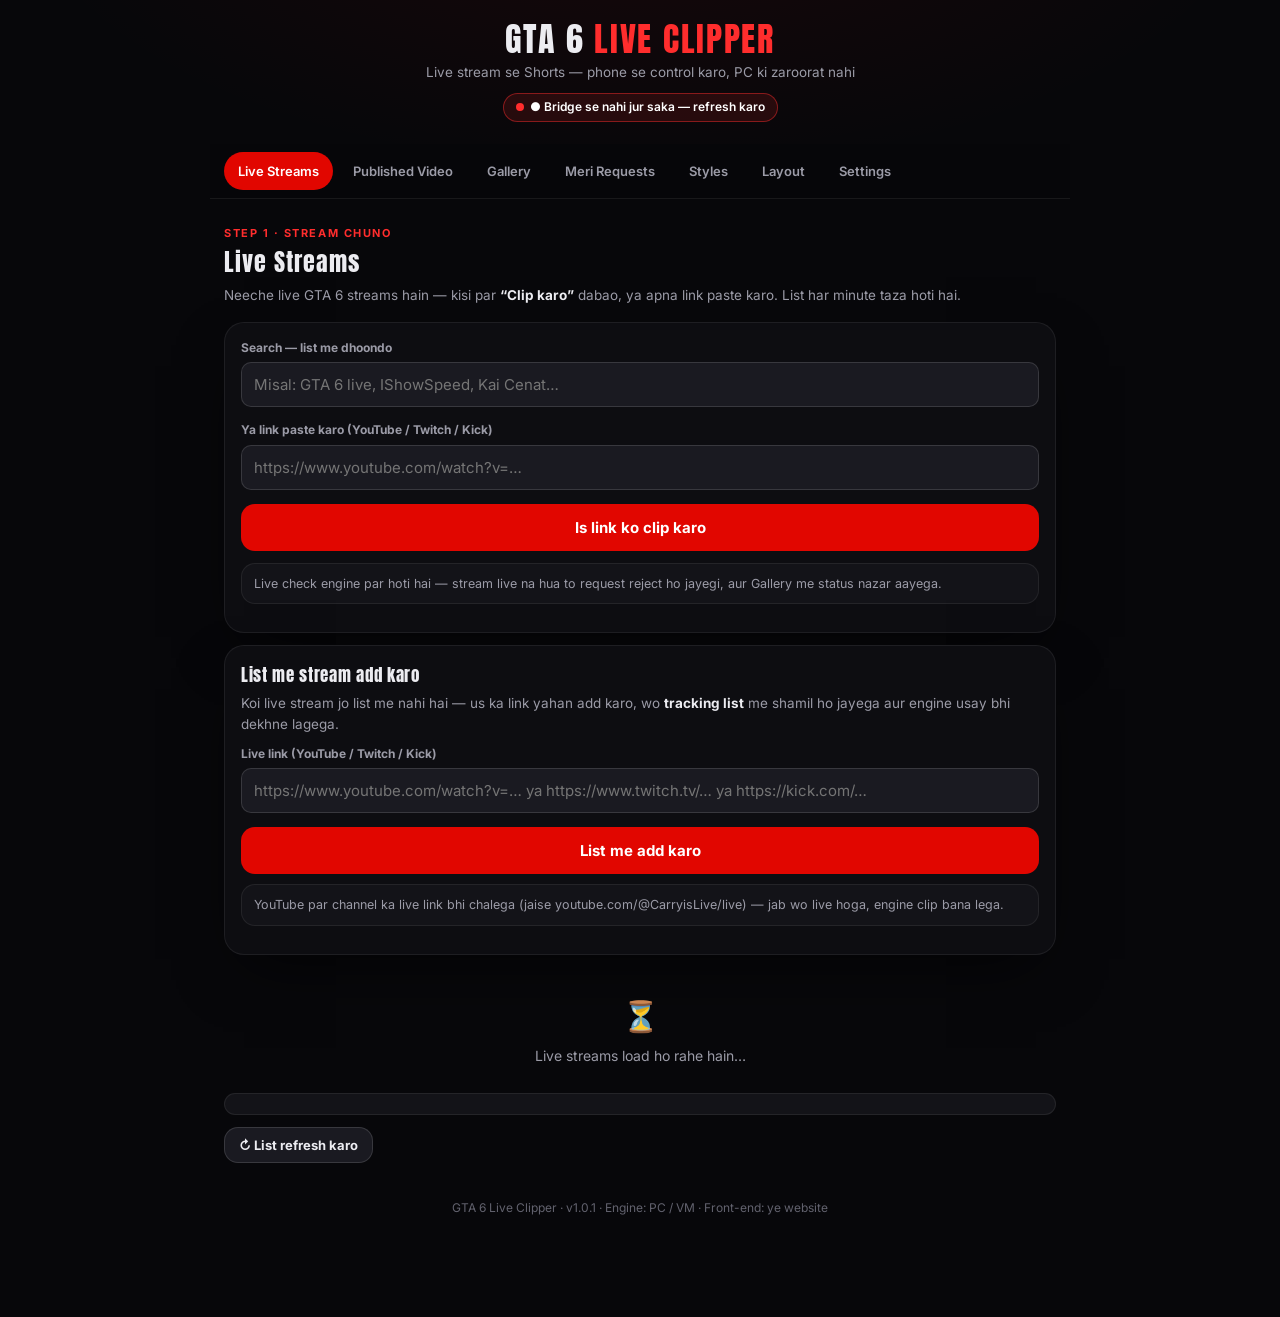
==== index.html @ 3e76de57 "website: remove centre/upper/lower stage captions (user verdict: not good), keep bottom+top" ====
<!DOCTYPE html>
<html lang="ur">
<head>
<meta charset="UTF-8">
<meta name="viewport" content="width=device-width, initial-scale=1, viewport-fit=cover">
<title>GTA 6 Live Clipper — Phone se Shorts banao</title>
<meta name="description" content="GTA 6 live streams se vertical Shorts — phone se stream choose karo, style chuno, clip Gallery me pao.">
<link rel="preconnect" href="https://fonts.googleapis.com">
<link rel="preconnect" href="https://fonts.gstatic.com" crossorigin>
<link href="https://fonts.googleapis.com/css2?family=Anton&family=Inter:wght@400;600;700&display=swap" rel="stylesheet">
<link rel="stylesheet" href="styles.css?v=20261119g">
</head>
<body>
<div class="wrap">
  <header>
    <div class="logo">GTA 6 <b>LIVE CLIPPER</b></div>
    <p class="tagline">Live stream se Shorts — phone se control karo, PC ki zaroorat nahi</p>
    <div><span class="live-pill"><span class="live-dot"></span><span id="bridge-status">Bridge se jor rahe hain…</span></span></div>
  </header>

  <nav id="topnav">
    <a href="#streams" class="on">Live Streams</a>
    <a href="#vod">Published Video</a>
    <a href="#gallery">Gallery</a>
    <a href="#history">Meri Requests</a>
    <a href="#styles">Styles</a>
    <a href="#layout">Layout</a>
    <a href="#settings">Settings</a>
  </nav>

  <!-- ============ 1. LIVE STREAMS ============ -->
  <!-- ============ 1. LIVE STREAMS ============ -->
<section id="streams">
    <div class="sec-kicker">Step 1 · Stream chuno</div>
    <h2 class="sec-title">Live Streams</h2>
    <p class="sec-sub">Neeche live GTA 6 streams hain — kisi par <b>“Clip karo”</b> dabao, ya apna link paste karo. List har minute taza hoti hai.</p>

    <div class="card">
      <label for="q">Search — list me dhoondo</label>
      <input id="q" type="search" placeholder="Misal: GTA 6 live, IShowSpeed, Kai Cenat…" autocomplete="off">
      <label for="paste-link" style="margin-top:14px">Ya link paste karo (YouTube / Twitch / Kick)</label>
      <input id="paste-link" type="url" placeholder="https://www.youtube.com/watch?v=…" inputmode="url" autocomplete="off">
      <button class="btn" id="paste-go">Is link ko clip karo</button>
      <p class="note" style="margin-top:12px">Live check engine par hoti hai — stream live na hua to request reject ho jayegi, aur Gallery me status nazar aayega.</p>
    </div>

    <div class="card">
      <h3 style="font-size:17px">List me stream add karo</h3>
      <p class="sec-sub" style="margin:4px 0 0">Koi live stream jo list me nahi hai — us ka link yahan add karo, wo <b>tracking list</b> me shamil ho jayega aur engine usay bhi dekhne lagega.</p>
      <label for="add-link" style="margin-top:10px">Live link (YouTube / Twitch / Kick)</label>
      <input id="add-link" type="url" placeholder="https://www.youtube.com/watch?v=… ya https://www.twitch.tv/… ya https://kick.com/…" inputmode="url" autocomplete="off">
      <button class="btn" id="add-go">List me add karo</button>
      <p class="note" id="add-result" hidden></p>
      <p class="note" style="margin-top:10px">YouTube par channel ka live link bhi chalega (jaise youtube.com/@CarryisLive/live) — jab wo live hoga, engine clip bana lega.</p>
    </div>

    <div id="stream-list"><div class="empty"><div class="big">⏳</div>Live streams load ho rahe hain…</div></div>
    <p class="note" id="streams-updated"></p>
    <div><button class="btn small ghost" id="refresh-streams">↻ List refresh karo</button></div>

    <!-- submit form (stream pick karne par khulta hai) -->
    <div class="card" id="submit-card" hidden>
      <h3 id="submit-title" style="font-size:19px">Clip request</h3>
      <p class="sec-sub" id="submit-stream" style="margin:6px 0 0"></p>
      <div class="row">
        <div>
          <label for="f-style">Style</label>
          <select id="f-style"></select>
        </div>
        <div>
          <label for="f-mode">Mode</label>
          <select id="f-mode">
            <option value="gameplay">Gameplay (game + facecam corner)</option>
            <option value="game">Game (centre crop)</option>
            <option value="facecam">Facecam (follow speaker)</option>
            <option value="doc">Documentary (static per shot)</option>
          </select>
        </div>
      </div>
      <div class="row">
        <div>
          <label for="f-language">Language</label>
          <select id="f-language">
            <option value="auto">Auto-detect</option>
            <option value="en">English</option>
            <option value="hi">Hindi</option>
            <option value="ur">Urdu</option>
          </select>
        </div>
        <div>
          <label for="f-caption">Captions</label>
          <select id="f-caption">
            <option value="auto">Auto (Roman for Urdu/Hindi)</option>
            <option value="hi">Hindi (Devanagari)</option>
            <option value="hi-roman">Hindi (Roman)</option>
            <option value="ur">Urdu (Nastaliq)</option>
            <option value="ur-roman">Urdu (Roman)</option>
            <option value="en">English</option>
          </select>
        </div>
      </div>
      <div class="row">
        <div>
          <label for="f-ratio">Ratio</label>
          <select id="f-ratio">
            <option value="9:16">9:16 vertical (Shorts)</option>
            <option value="1:1">1:1 square</option>
            <option value="4:5">4:5 portrait</option>
            <option value="16:9">16:9 landscape</option>
          </select>
        </div>
        <div>
          <label for="f-res">Quality</label>
          <select id="f-res">
            <option value="720">720×1280 (fast)</option>
            <option value="1080">1080×1920 (quality)</option>
          </select>
        </div>
      </div>
      <div class="row">
        <div>
          <label for="f-facesize">Facecam size</label>
          <select id="f-facesize">
            <option value="small">Chhota</option>
            <option value="medium" selected>Darmiyana</option>
            <option value="large">Bara</option>
          </select>
        </div>
        <div>
          <label for="f-faceband">Band size</label>
          <select id="f-faceband">
            <option value="50" selected>50% (default)</option>
            <option value="30">30%</option>
          </select>
        </div>
      </div>
      <div class="row" id="f-bandwidth-row" hidden>
        <div>
          <label for="f-bandwidth">Band width</label>
          <select id="f-bandwidth">
            <option value="100" selected>Full width (default)</option>
            <option value="75">75%</option>
            <option value="50">50%</option>
          </select>
        </div>
        <div>
          <p class="note" style="margin:0">Band width sirf top-band / bottom-band par lagti hai — corner facecam par nahi.</p>
        </div>
      </div>
      <p class="note" style="margin-top:12px">★ <b>Roman captions ON hain by default</b> Hindi/Urdu bolne par — captions Latin letters me aayenge, kabhi Devanagari ya Nastaliq me nahi.</p>
      <button class="btn" id="submit-btn">Request bhejo — clip banao</button>
      <button class="btn ghost" id="submit-cancel" style="margin-top:8px">Cancel</button>
      <p class="note" id="submit-result" hidden></p>
    </div>
  </section>
<!-- ============ 1b. PUBLISHED VIDEO (VOD) ============ -->
<section id="vod">
    <div class="sec-kicker">Published video se Shorts</div>
    <h2 class="sec-title">Published Video</h2>
    <p class="sec-sub">Koi <b>published (pehle se upload hui) video</b> ka link do — engine us ka transcript parh kar <b>best moments</b> dhoondhega aur un ke vertical Shorts bana kar Gallery me daal dega. Live stream ki zaroorat nahi.</p>

    <div class="card">
      <label for="vod-link">Published video ka link (YouTube)</label>
      <input id="vod-link" type="url" placeholder="https://www.youtube.com/watch?v=…" inputmode="url" autocomplete="off">
      <div class="row">
        <div>
          <label for="vod-count">Kitne Shorts banane hain</label>
          <select id="vod-count">
            <option value="1">1 Short</option>
            <option value="2">2 Shorts</option>
            <option value="3" selected>3 Shorts</option>
            <option value="4">4 Shorts</option>
            <option value="5">5 Shorts</option>
          </select>
        </div>
        <div>
          <label for="vod-mode">Mode</label>
          <select id="vod-mode">
            <option value="gameplay" selected>Gameplay (game + facecam corner)</option>
            <option value="game">Game (centre crop)</option>
            <option value="facecam">Facecam (follow speaker)</option>
            <option value="doc">Documentary (static per shot)</option>
          </select>
        </div>
      </div>
      <p class="note" style="margin-top:12px">Style, facecam position, captions aur quality wahi honge jo tum ne <b>Styles / Layout / Settings</b> me chune hain. Video sirf Shorts banane ke liye download hoti hai — banne ke baad <b>delete</b> ho jati hai, ye download tool nahi hai.</p>
      <button class="btn" id="vod-go">Shorts banao</button>
      <p class="note" id="vod-result" hidden></p>
    </div>

    <div class="card" id="vod-status-card" hidden>
      <h3 style="font-size:17px">VOD job ki halat</h3>
      <p class="sec-sub" id="vod-status-text" style="margin:6px 0 0"></p>
      <div class="progress"><div class="bar" id="vod-bar" style="width:0%"></div></div>
      <p class="note" id="vod-status-note" style="margin-top:8px"></p>
      <div id="vod-status-link" style="margin-top:9px"></div>
    </div>
  </section>
<!-- ============ 2. GALLERY ============ -->
<section id="gallery">
    <div class="sec-kicker">Tayyar clips</div>
    <h2 class="sec-title">Gallery</h2>
    <p class="sec-sub">Bane hue clips yahan aate hain — <b>video yahin chalegi</b> (tap karo, autoplay nahi), aur <b>Download</b> button se phone me save kar lo. Gallery har minute taza hoti hai.</p>
    <div style="margin:0 0 10px"><button class="btn small ghost" id="refresh-gallery">↻ Gallery refresh karo</button></div>
    <div id="clip-list"><div class="empty"><div class="big">⏳</div>Gallery load ho rahi hai…</div></div>
  </section>
<!-- ============ 3. MERI REQUESTS ============ -->
<section id="history">
    <div class="sec-kicker">Meri requests · History</div>
    <h2 class="sec-title">Meri Requests</h2>
    <p class="sec-sub">Tum ne konsi clip kab bheji — har request ka <b>progress aur queue number</b> yahan dikhta hai. Requests <b>ek ek kar ke</b> banti hain (ek waqt me ek render, ~4 min per clip). History har minute taza hoti hai.</p>
    <div style="margin:0 0 10px"><button class="btn small ghost" id="refresh-history">↻ History refresh karo</button></div>
    <div id="history-list"><div class="empty"><div class="big">⏳</div>History load ho rahi hai…</div></div>
  </section>
<!-- ============ 4. CAPTION STYLES ============ -->
<section id="styles">
    <div class="sec-kicker">Step 2 · Style chuno</div>
    <h2 class="sec-title">Caption Styles — 25</h2>
    <p class="sec-sub">Har style ki <b>asli animated preview</b> hai — video par tap karo to chalegi. <b>★ dabao</b> to favorite banao; favorites ki tartib se har clip agle style me banta hai (rotation).</p>
    <div class="favbar" id="favbar"></div>
    <div class="styles-grid" id="styles-grid"><div class="empty"><div class="big">⏳</div>Styles load ho rahe hain…</div></div>
  </section>
<!-- ============ 5. LAYOUT ============ -->
<section id="layout">
    <div class="sec-kicker">Step 3 · Layout chuno</div>
    <h2 class="sec-title">Facecam &amp; Captions — kahan hon</h2>
    <p class="sec-sub">Sab previews <b>asli GTA frame</b> par bane hain — koi mockup nahi. Kisi card par tap karo to select ho jayega.</p>
    <h3 style="font-size:16px;margin:14px 0 8px">Facecam position</h3>
    <div class="pos-grid" id="facecam-grid"></div>
    <h3 style="font-size:16px;margin:18px 0 8px">Facecam frame</h3>
    <p class="sec-sub" style="margin:4px 0 8px">Stage layout ka frame — ye design sirf stage facecam par lagta hai (top-centre chhota facecam).</p>
    <div class="pos-grid" id="frame-grid"></div>
    <h3 style="font-size:16px;margin:18px 0 8px">Caption position</h3>
    <div class="pos-grid" id="caption-grid"></div>
    <h3 style="font-size:16px;margin:18px 0 8px">Ratio</h3>
    <div class="ratio-grid" id="ratio-grid"></div>
    <p class="note warn" style="margin-top:14px">⚠️ <b>Caption safe zone:</b> captions y~950–1000 par hote hain — neeche ~300px social apps ki apni UI cover karti hai, is liye captions kabhi bilkul neeche nahi hote.</p>
  </section>
<!-- ============ 6. SETTINGS ============ -->
<section id="settings">
    <div class="sec-kicker">Settings</div>
    <h2 class="sec-title">Settings</h2>
    <p class="sec-sub">Ye settings <b>is phone par save</b> hoti hain — har request ke sath jati hain.</p>
    <div class="card">
      <div class="toggle-row">
        <div><div class="lbl">YouTube auto-post</div><div class="sub">Clip tayyar hote hi YouTube par post karo</div></div>
        <label class="switch"><input type="checkbox" id="set-yt"><span class="slider"></span></label>
      </div>
      <div class="toggle-row">
        <div><div class="lbl">Instagram auto-post</div><div class="sub">Reels par post karo (jald aayega)</div></div>
        <label class="switch"><input type="checkbox" id="set-ig"><span class="slider"></span></label>
      </div>
      <div class="toggle-row">
        <div><div class="lbl">TikTok auto-post</div><div class="sub">TikTok par post karo (jald aayega)</div></div>
        <label class="switch"><input type="checkbox" id="set-tt"><span class="slider"></span></label>
      </div>
      <div class="toggle-row">
        <div><div class="lbl">Roman captions</div><div class="sub">Hindi/Urdu captions hamesha Latin letters me</div></div>
        <label class="switch"><input type="checkbox" id="set-roman" checked><span class="slider"></span></label>
      </div>
    </div>
    <div class="card">
      <label for="set-language">Default language</label>
      <select id="set-language">
        <option value="auto">Auto-detect</option>
        <option value="en">English</option>
        <option value="hi">Hindi</option>
        <option value="ur">Urdu</option>
      </select>
      <label for="set-ratio">Default ratio</label>
      <select id="set-ratio">
        <option value="9:16">9:16 vertical (Shorts)</option>
        <option value="1:1">1:1 square</option>
        <option value="4:5">4:5 portrait</option>
        <option value="16:9">16:9 landscape</option>
      </select>
      <label for="set-facesize">Default facecam size</label>
      <select id="set-facesize">
        <option value="small">Chhota</option>
        <option value="medium">Darmiyana</option>
        <option value="large">Bara</option>
      </select>
      <label for="set-faceband">Default band size</label>
      <select id="set-faceband">
        <option value="50">50% (default)</option>
        <option value="30">30%</option>
      </select>
      <label for="set-bandwidth">Default band width</label>
      <select id="set-bandwidth">
        <option value="100">Full width (default)</option>
        <option value="75">75%</option>
        <option value="50">50%</option>
      </select>
      <p class="note" style="margin-top:12px">Engine PC/VM par chalta hai — ye site sirf front-end hai. Request Worker + KV bridge se engine tak jati hai.</p>
    </div>
  </section>


  <footer>GTA 6 Live Clipper · v1.0.1 · Engine: PC / VM · Front-end: ye website</footer>
</div>

<div id="toast"></div>
<script src="config.js"></script>
<script src="app.js?v=20261119g"></script>
<script>if ("serviceWorker" in navigator) { window.addEventListener("load", function () { navigator.serviceWorker.register("sw.js").catch(function () {}); }); }</script>
</body>
</html>
---- styles.css ----
/* GTA 6 Live Clipper — phone front-end. Design tokens from the clipper
   dashboard (YT Clip Tool v1.2.0 premium dark system). Mobile-first. */
:root {
  --bg: #07070a;
  --bg-glow: rgba(225, 6, 0, .08);
  --panel: #0d0d11;
  --panel-2: #131318;
  --panel-3: #1a1a21;
  --line: rgba(255, 255, 255, .07);
  --line-2: rgba(255, 255, 255, .13);
  --text: #ececf1;
  --muted: #9b9ba7;
  --faint: #62626e;
  --accent: #ff2d2d;
  --accent-strong: #e10600;
  --accent-ink: #ffffff;
  --accent-soft: rgba(255, 45, 45, .12);
  --accent-line: rgba(255, 45, 45, .45);
  --gold: #f59e0b;
  --ok: #5ee0a0;
  --danger: #ff7a88;
  --warn: #ffc56b;
  --shadow: 0 24px 60px -20px rgba(0, 0, 0, .7);
  --r-lg: 20px; --r-md: 14px; --r-sm: 10px;
  --ease: cubic-bezier(.22, 1, .36, 1);
  --font: "Inter", system-ui, -apple-system, "Segoe UI", Roboto, sans-serif;
  --display: "Anton", "Arial Narrow", "Inter", system-ui, sans-serif;
}
* { box-sizing: border-box; }
html { color-scheme: dark; scroll-behavior: smooth; }
body {
  margin: 0; font-family: var(--font); font-size: 14px; line-height: 1.55;
  background: radial-gradient(900px 420px at 50% -120px, var(--bg-glow), transparent 70%), var(--bg);
  color: var(--text); -webkit-font-smoothing: antialiased;
}
a { color: var(--accent); text-decoration: none; }
img, video { max-width: 100%; display: block; }
h1, h2, h3 { font-family: var(--display); letter-spacing: .04em; margin: 0; font-weight: 400; }
.wrap { max-width: 860px; margin: 0 auto; padding: 0 14px 90px; }

/* ---------- header ---------- */
header { padding: 22px 0 8px; text-align: center; }
.logo { font-family: var(--display); font-size: 34px; line-height: 1; letter-spacing: .05em; }
.logo b { color: var(--accent); font-weight: 400; }
.tagline { color: var(--muted); margin: 6px 0 0; font-size: 13.5px; }
.live-pill {
  display: inline-flex; align-items: center; gap: 6px; margin-top: 10px;
  background: var(--accent-soft); border: 1px solid var(--accent-line);
  color: var(--accent-ink); border-radius: 999px; padding: 4px 12px; font-size: 12px; font-weight: 600;
}
.live-dot { width: 8px; height: 8px; border-radius: 50%; background: var(--accent); animation: pulse 1.4s infinite; }
@keyframes pulse { 0%,100% { opacity: 1; } 50% { opacity: .35; } }

/* ---------- sticky nav ---------- */
nav {
  position: sticky; top: 0; z-index: 50; margin: 14px -14px 0; padding: 8px 14px;
  background: rgba(7, 7, 10, .92); backdrop-filter: blur(10px);
  border-bottom: 1px solid var(--line);
  display: flex; gap: 6px; overflow-x: auto; scrollbar-width: none;
}
nav::-webkit-scrollbar { display: none; }
nav a {
  flex: 0 0 auto; color: var(--muted); font-weight: 600; font-size: 13px;
  padding: 8px 13px; border-radius: 999px; border: 1px solid transparent; white-space: nowrap;
}
nav a:hover { color: var(--text); text-decoration: none; }
nav a.on { color: var(--accent-ink); background: var(--accent-strong); }

/* ---------- sections ---------- */
section { padding: 26px 0 6px; }
.sec-kicker { color: var(--accent); font-size: 11px; font-weight: 700; letter-spacing: .14em; text-transform: uppercase; }
.sec-title { font-size: 24px; margin: 2px 0 4px; }
.sec-sub { color: var(--muted); margin: 0 0 16px; font-size: 13.5px; }
.sec-sub b { color: var(--text); }
.card {
  background: var(--panel); border: 1px solid var(--line); border-radius: var(--r-lg);
  padding: 16px; margin-bottom: 12px; box-shadow: var(--shadow);
}
.note {
  background: var(--panel-2); border: 1px solid var(--line); border-radius: var(--r-md);
  padding: 10px 12px; color: var(--muted); font-size: 12.5px; margin: 0 0 12px;
}
.note b { color: var(--text); }
.note.warn { border-color: rgba(255, 197, 107, .4); }
.note.warn b { color: var(--warn); }

/* ---------- forms ---------- */
label { display: block; font-size: 12px; font-weight: 700; color: var(--muted); margin: 12px 0 5px; }
label:first-child { margin-top: 0; }
input, select, textarea {
  width: 100%; background: var(--panel-3); border: 1px solid var(--line-2); color: var(--text);
  border-radius: var(--r-sm); padding: 12px; font-size: 15px; font-family: var(--font);
}
input:focus, select:focus { outline: none; border-color: var(--accent-line); box-shadow: 0 0 0 3px var(--accent-soft); }
.row { display: grid; grid-template-columns: 1fr 1fr; gap: 10px; }
.btn {
  display: inline-block; width: 100%; border: none; cursor: pointer; text-align: center;
  background: var(--accent-strong); color: var(--accent-ink); font-weight: 700; font-size: 15px;
  padding: 14px 18px; border-radius: var(--r-md); margin-top: 14px; font-family: var(--font);
}
.btn:active { transform: scale(.98); }
.btn:disabled { opacity: .55; cursor: wait; }
.btn.ghost { background: var(--panel-3); color: var(--text); border: 1px solid var(--line-2); }
.btn.small { width: auto; padding: 9px 14px; font-size: 13px; margin-top: 0; }
.btn.ok { background: #0d7a4a; }

/* ---------- stream cards ---------- */
.stream { display: flex; gap: 12px; align-items: flex-start; }
.stream img.thumb { width: 112px; height: 63px; object-fit: cover; border-radius: 8px; background: var(--panel-3); flex: 0 0 auto; }
.stream .meta { min-width: 0; flex: 1; }
.stream .t { font-weight: 700; font-size: 14px; line-height: 1.35; }
.stream .c { color: var(--muted); font-size: 12.5px; margin-top: 2px; }
.chip {
  display: inline-block; font-size: 11px; font-weight: 700; padding: 2px 8px; border-radius: 999px;
  background: var(--panel-3); border: 1px solid var(--line-2); color: var(--muted); margin-right: 5px;
}
.chip.live { background: var(--accent-strong); border-color: var(--accent-strong); color: #fff; }
.chip.gold { color: var(--gold); border-color: rgba(245, 158, 11, .5); }
.stream .actions { margin-top: 8px; display: flex; gap: 8px; }
.empty { text-align: center; color: var(--muted); padding: 26px 10px; }
.empty .big { font-size: 30px; margin-bottom: 6px; }

/* ---------- styles grid ---------- */
.favbar { display: flex; flex-wrap: wrap; gap: 8px; margin-bottom: 14px; }
.fav-chip {
  display: inline-flex; align-items: center; gap: 6px; background: var(--panel-3);
  border: 1px solid var(--gold); color: var(--gold); border-radius: 999px;
  padding: 6px 10px; font-size: 12.5px; font-weight: 700;
}
.fav-chip button { background: none; border: none; color: var(--gold); cursor: pointer; font-size: 14px; padding: 0 2px; }
.styles-grid { display: grid; grid-template-columns: 1fr 1fr; gap: 10px; }
@media (min-width: 640px) { .styles-grid { grid-template-columns: 1fr 1fr 1fr; } }
.style-card { background: var(--panel); border: 1px solid var(--line); border-radius: var(--r-md); overflow: hidden; }
.style-card.fav { border-color: var(--gold); }
.style-card video { width: 100%; aspect-ratio: 9/16; object-fit: cover; background: #000; cursor: pointer; }
.style-card .body { padding: 10px; }
.style-card .name { font-weight: 700; font-size: 13.5px; display: flex; justify-content: space-between; align-items: center; gap: 6px; }
.style-card .desc { color: var(--muted); font-size: 12px; margin-top: 3px; line-height: 1.45; }
.star { background: none; border: none; cursor: pointer; font-size: 19px; color: var(--faint); padding: 0; line-height: 1; }
.star.on { color: var(--gold); }
.tap-hint { text-align: center; color: var(--faint); font-size: 11.5px; padding: 5px 0 9px; }

/* ---------- layout ---------- */
.pos-grid { display: grid; grid-template-columns: 1fr 1fr; gap: 10px; }
@media (min-width: 640px) { .pos-grid { grid-template-columns: 1fr 1fr 1fr; } }
.pos-card { background: var(--panel); border: 1px solid var(--line); border-radius: var(--r-md); overflow: hidden; cursor: pointer; }
.pos-card.sel { border-color: var(--accent); box-shadow: 0 0 0 2px var(--accent-soft); }
.pos-card img { width: 100%; aspect-ratio: 9/16; object-fit: cover; background: #000; }
.pos-card .body { padding: 9px 10px; }
.pos-card .name { font-weight: 700; font-size: 13px; }
.pos-card .desc { color: var(--muted); font-size: 11.5px; line-height: 1.45; margin-top: 2px; }
.ratio-grid { display: grid; grid-template-columns: repeat(4, 1fr); gap: 10px; }
.ratio-card { background: var(--panel); border: 1px solid var(--line); border-radius: var(--r-md); padding: 12px 8px; text-align: center; cursor: pointer; }
.ratio-card.sel { border-color: var(--accent); box-shadow: 0 0 0 2px var(--accent-soft); }
.ratio-frame { margin: 0 auto 8px; background: linear-gradient(135deg, #1c1c24, #2a0a0e); border: 1px solid var(--line-2); border-radius: 4px; position: relative; overflow: hidden; }
.ratio-frame::after { content: ""; position: absolute; left: 12%; right: 12%; bottom: 12%; height: 10px; background: var(--accent); border-radius: 2px; opacity: .85; }
.ratio-card .name { font-weight: 700; font-size: 13px; }
.ratio-card .desc { color: var(--muted); font-size: 11px; margin-top: 2px; }

/* ---------- gallery ---------- */
.clip { display: flex; gap: 12px; align-items: flex-start; }
.clip .ic {
  width: 52px; height: 52px; flex: 0 0 auto; border-radius: 12px; background: var(--panel-3);
  display: flex; align-items: center; justify-content: center; font-size: 24px;
}
.clip .meta { min-width: 0; flex: 1; }
.clip .t { font-weight: 700; font-size: 14px; }
.clip .c { color: var(--muted); font-size: 12.5px; margin-top: 2px; }
.status { font-size: 11px; font-weight: 700; padding: 2px 8px; border-radius: 999px; }
.status.ready { background: rgba(94, 224, 160, .15); color: var(--ok); }
.status.rendering { background: rgba(255, 197, 107, .15); color: var(--warn); }
.status.watching { background: var(--accent-soft); color: var(--accent); }

/* ---------- settings ---------- */
.toggle-row { display: flex; justify-content: space-between; align-items: center; padding: 12px 0; border-bottom: 1px solid var(--line); }
.toggle-row:last-child { border-bottom: none; }
.toggle-row .lbl { font-weight: 600; }
.toggle-row .sub { color: var(--muted); font-size: 12px; }
.switch { position: relative; width: 46px; height: 26px; flex: 0 0 auto; }
.switch input { opacity: 0; width: 0; height: 0; }
.slider { position: absolute; inset: 0; background: var(--panel-3); border: 1px solid var(--line-2); border-radius: 999px; cursor: pointer; transition: var(--ease); }
.slider::before { content: ""; position: absolute; width: 18px; height: 18px; left: 3px; top: 3px; background: var(--muted); border-radius: 50%; transition: var(--ease); }
.switch input:checked + .slider { background: var(--accent-strong); border-color: var(--accent-strong); }
.switch input:checked + .slider::before { transform: translateX(20px); background: #fff; }

footer { text-align: center; color: var(--faint); font-size: 12px; padding: 30px 0 10px; }
#toast {
  position: fixed; left: 50%; bottom: 22px; transform: translateX(-50%) translateY(80px);
  background: var(--panel-3); border: 1px solid var(--line-2); color: var(--text);
  padding: 12px 18px; border-radius: 999px; font-weight: 600; font-size: 13.5px;
  opacity: 0; transition: var(--ease); z-index: 99; max-width: 92vw; text-align: center;
  box-shadow: var(--shadow); pointer-events: none;
}
#toast.show { opacity: 1; transform: translateX(-50%) translateY(0); }

/* ---------- gallery direct video + history progress ---------- */
.gal-video { width: 100%; aspect-ratio: 9/16; object-fit: cover; background: #000; border: 0; border-radius: var(--r-md); }

/* ---------- gallery — compact 2-col grid, tap to play ---------- */
#clip-list { display: grid; grid-template-columns: 1fr 1fr; gap: 10px; }
#clip-list .empty { grid-column: 1 / -1; }
#clip-list .clip { display: block; }
#clip-list .clip .t { font-size: 13px; line-height: 1.35; }
.gal-thumb { position: relative; aspect-ratio: 9/16; background: #000; border-radius: var(--r-md); overflow: hidden; cursor: pointer; }
.gal-thumb img { width: 100%; height: 100%; object-fit: cover; display: block; }
.gal-play { position: absolute; left: 50%; top: 50%; transform: translate(-50%, -50%); width: 44px; height: 44px; border-radius: 50%; background: rgba(0,0,0,.55); color: #fff; display: flex; align-items: center; justify-content: center; font-size: 17px; }
.gal-dur { position: absolute; right: 6px; bottom: 6px; background: rgba(0,0,0,.7); color: #fff; font-size: 11px; padding: 2px 6px; border-radius: 99px; }
.progress { height: 8px; border-radius: 99px; background: var(--panel-3); margin-top: 10px; overflow: hidden; }
.progress .bar { height: 100%; background: var(--accent); border-radius: 99px; transition: width .5s var(--ease); }

/* ---------- page tabs: ek waqt me ek section ---------- */
#streams, #vod, #gallery, #history, #styles, #layout, #settings { display: none; }
#streams.show, #vod.show, #gallery.show, #history.show, #styles.show, #layout.show, #settings.show { display: block; }

/* ---------- gallery quality toggle ---------- */
.qrow { display: flex; gap: 6px; align-items: center; margin-top: 8px; flex-wrap: wrap; }
.q-label { font-size: 12px; color: var(--muted); }
.qbtn { padding: 5px 12px; border-radius: 999px; border: 1px solid var(--line-2); background: var(--panel-2); color: var(--text); font-size: 12px; cursor: pointer; }
.qbtn.on { background: var(--accent); border-color: var(--accent); color: #fff; }
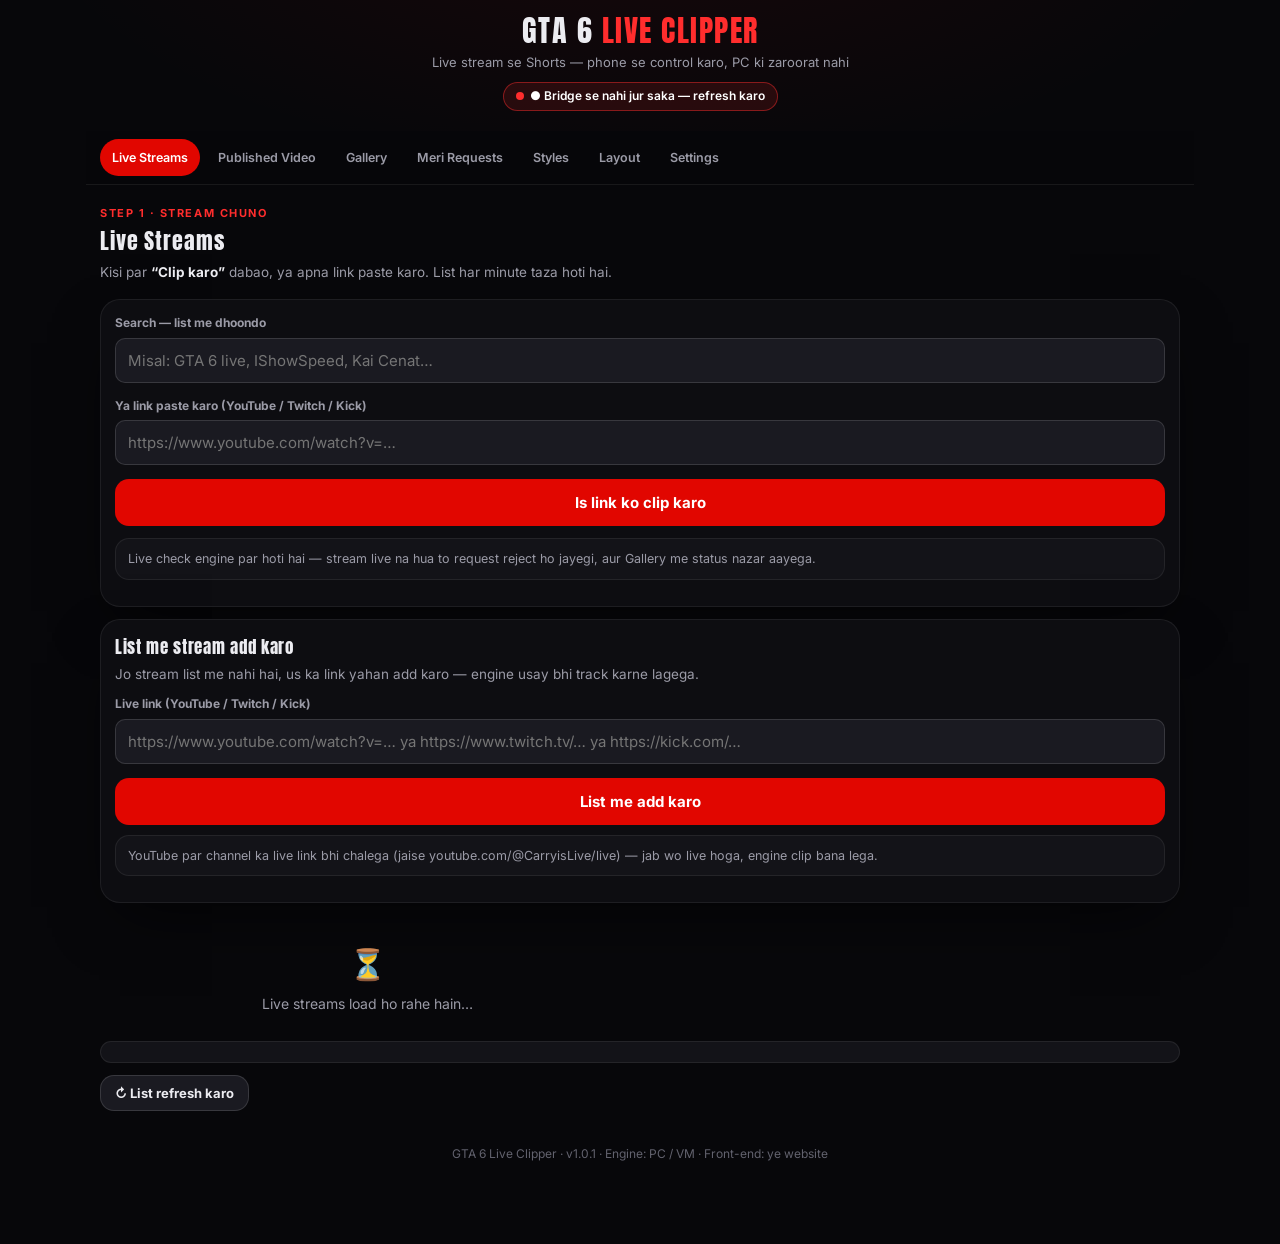
==== commit 64b7c161: "clipper website optimize (2026-11-20): PC wide layout + 4-col grids, tighter mobile spacing, minimal" ====
--- a/index.html
+++ b/index.html
@@ -8,7 +8,7 @@
 <link rel="preconnect" href="https://fonts.googleapis.com">
 <link rel="preconnect" href="https://fonts.gstatic.com" crossorigin>
 <link href="https://fonts.googleapis.com/css2?family=Anton&family=Inter:wght@400;600;700&display=swap" rel="stylesheet">
-<link rel="stylesheet" href="styles.css?v=20261119g">
+<link rel="stylesheet" href="styles.css?v=20261120a">
 </head>
 <body>
 <div class="wrap">
@@ -33,7 +33,7 @@
 <section id="streams">
     <div class="sec-kicker">Step 1 · Stream chuno</div>
     <h2 class="sec-title">Live Streams</h2>
-    <p class="sec-sub">Neeche live GTA 6 streams hain — kisi par <b>“Clip karo”</b> dabao, ya apna link paste karo. List har minute taza hoti hai.</p>
+    <p class="sec-sub">Kisi par <b>“Clip karo”</b> dabao, ya apna link paste karo. List har minute taza hoti hai.</p>
 
     <div class="card">
       <label for="q">Search — list me dhoondo</label>
@@ -46,7 +46,7 @@
 
     <div class="card">
       <h3 style="font-size:17px">List me stream add karo</h3>
-      <p class="sec-sub" style="margin:4px 0 0">Koi live stream jo list me nahi hai — us ka link yahan add karo, wo <b>tracking list</b> me shamil ho jayega aur engine usay bhi dekhne lagega.</p>
+      <p class="sec-sub" style="margin:4px 0 0">Jo stream list me nahi hai, us ka link yahan add karo — engine usay bhi track karne lagega.</p>
       <label for="add-link" style="margin-top:10px">Live link (YouTube / Twitch / Kick)</label>
       <input id="add-link" type="url" placeholder="https://www.youtube.com/watch?v=… ya https://www.twitch.tv/… ya https://kick.com/…" inputmode="url" autocomplete="off">
       <button class="btn" id="add-go">List me add karo</button>
@@ -157,7 +157,7 @@
 <section id="vod">
     <div class="sec-kicker">Published video se Shorts</div>
     <h2 class="sec-title">Published Video</h2>
-    <p class="sec-sub">Koi <b>published (pehle se upload hui) video</b> ka link do — engine us ka transcript parh kar <b>best moments</b> dhoondhega aur un ke vertical Shorts bana kar Gallery me daal dega. Live stream ki zaroorat nahi.</p>
+    <p class="sec-sub">Published video ka link do — engine <b>best moments</b> dhoondh kar vertical Shorts bana kar Gallery me daal dega.</p>
 
     <div class="card">
       <label for="vod-link">Published video ka link (YouTube)</label>
@@ -200,7 +200,7 @@
 <section id="gallery">
     <div class="sec-kicker">Tayyar clips</div>
     <h2 class="sec-title">Gallery</h2>
-    <p class="sec-sub">Bane hue clips yahan aate hain — <b>video yahin chalegi</b> (tap karo, autoplay nahi), aur <b>Download</b> button se phone me save kar lo. Gallery har minute taza hoti hai.</p>
+    <p class="sec-sub">Bane hue clips — tap karo to video yahin chalegi, <b>Download</b> se phone me save karo.</p>
     <div style="margin:0 0 10px"><button class="btn small ghost" id="refresh-gallery">↻ Gallery refresh karo</button></div>
     <div id="clip-list"><div class="empty"><div class="big">⏳</div>Gallery load ho rahi hai…</div></div>
   </section>
@@ -208,7 +208,7 @@
 <section id="history">
     <div class="sec-kicker">Meri requests · History</div>
     <h2 class="sec-title">Meri Requests</h2>
-    <p class="sec-sub">Tum ne konsi clip kab bheji — har request ka <b>progress aur queue number</b> yahan dikhta hai. Requests <b>ek ek kar ke</b> banti hain (ek waqt me ek render, ~4 min per clip). History har minute taza hoti hai.</p>
+    <p class="sec-sub">Har request ka <b>progress aur queue number</b> — ek waqt me ek render, ~4 min per clip.</p>
     <div style="margin:0 0 10px"><button class="btn small ghost" id="refresh-history">↻ History refresh karo</button></div>
     <div id="history-list"><div class="empty"><div class="big">⏳</div>History load ho rahi hai…</div></div>
   </section>
@@ -216,7 +216,7 @@
 <section id="styles">
     <div class="sec-kicker">Step 2 · Style chuno</div>
     <h2 class="sec-title">Caption Styles — 25</h2>
-    <p class="sec-sub">Har style ki <b>asli animated preview</b> hai — video par tap karo to chalegi. <b>★ dabao</b> to favorite banao; favorites ki tartib se har clip agle style me banta hai (rotation).</p>
+    <p class="sec-sub">Video par tap karo to preview chalegi. <b>★ dabao</b> to favorite banao — favorites rotation se har clip agle style me banta hai.</p>
     <div class="favbar" id="favbar"></div>
     <div class="styles-grid" id="styles-grid"><div class="empty"><div class="big">⏳</div>Styles load ho rahe hain…</div></div>
   </section>
@@ -224,7 +224,7 @@
 <section id="layout">
     <div class="sec-kicker">Step 3 · Layout chuno</div>
     <h2 class="sec-title">Facecam &amp; Captions — kahan hon</h2>
-    <p class="sec-sub">Sab previews <b>asli GTA frame</b> par bane hain — koi mockup nahi. Kisi card par tap karo to select ho jayega.</p>
+    <p class="sec-sub">Sab previews <b>asli GTA frame</b> par hain. Card par tap karo to select ho jayega.</p>
     <h3 style="font-size:16px;margin:14px 0 8px">Facecam position</h3>
     <div class="pos-grid" id="facecam-grid"></div>
     <h3 style="font-size:16px;margin:18px 0 8px">Facecam frame</h3>
@@ -301,7 +301,7 @@
 
 <div id="toast"></div>
 <script src="config.js"></script>
-<script src="app.js?v=20261119g"></script>
+<script src="app.js?v=20261120a"></script>
 <script>if ("serviceWorker" in navigator) { window.addEventListener("load", function () { navigator.serviceWorker.register("sw.js").catch(function () {}); }); }</script>
 </body>
 </html>
--- a/styles.css
+++ b/styles.css
@@ -217,3 +217,29 @@
 .q-label { font-size: 12px; color: var(--muted); }
 .qbtn { padding: 5px 12px; border-radius: 999px; border: 1px solid var(--line-2); background: var(--panel-2); color: var(--text); font-size: 12px; cursor: pointer; }
 .qbtn.on { background: var(--accent); border-color: var(--accent); color: #fff; }
+
+/* ============ OPTIMIZE (2026-11-20): PC + mobile, minimal — UI same, layout tighter ============ */
+/* Mobile: kam padding, chhota header, compact nav — sab kuch ek screen me zyada aaye */
+section { padding: 20px 0 4px; }
+header { padding: 16px 0 6px; }
+.logo { font-size: 30px; }
+.tagline { font-size: 13px; }
+.wrap { padding-bottom: 70px; }
+.card { padding: 14px; }
+.sec-title { font-size: 22px; }
+nav a { padding: 8px 11px; font-size: 12.5px; }
+/* PC (1024px+): chaura container, grids zyada columns — khali jagah khatam */
+@media (min-width: 1024px) {
+  .wrap { max-width: 1120px; padding: 0 20px 70px; }
+  #stream-list { display: grid; grid-template-columns: 1fr 1fr; gap: 12px; }
+  #stream-list .card { margin-bottom: 0; }
+  #history-list { display: grid; grid-template-columns: 1fr 1fr; gap: 12px; }
+  #history-list .card { margin-bottom: 0; }
+  #clip-list { grid-template-columns: repeat(4, 1fr); }
+  .styles-grid { grid-template-columns: repeat(4, 1fr); }
+  .pos-grid { grid-template-columns: repeat(4, 1fr); }
+}
+/* PC wide (1400px+): styles 5 columns */
+@media (min-width: 1400px) {
+  .styles-grid { grid-template-columns: repeat(5, 1fr); }
+}
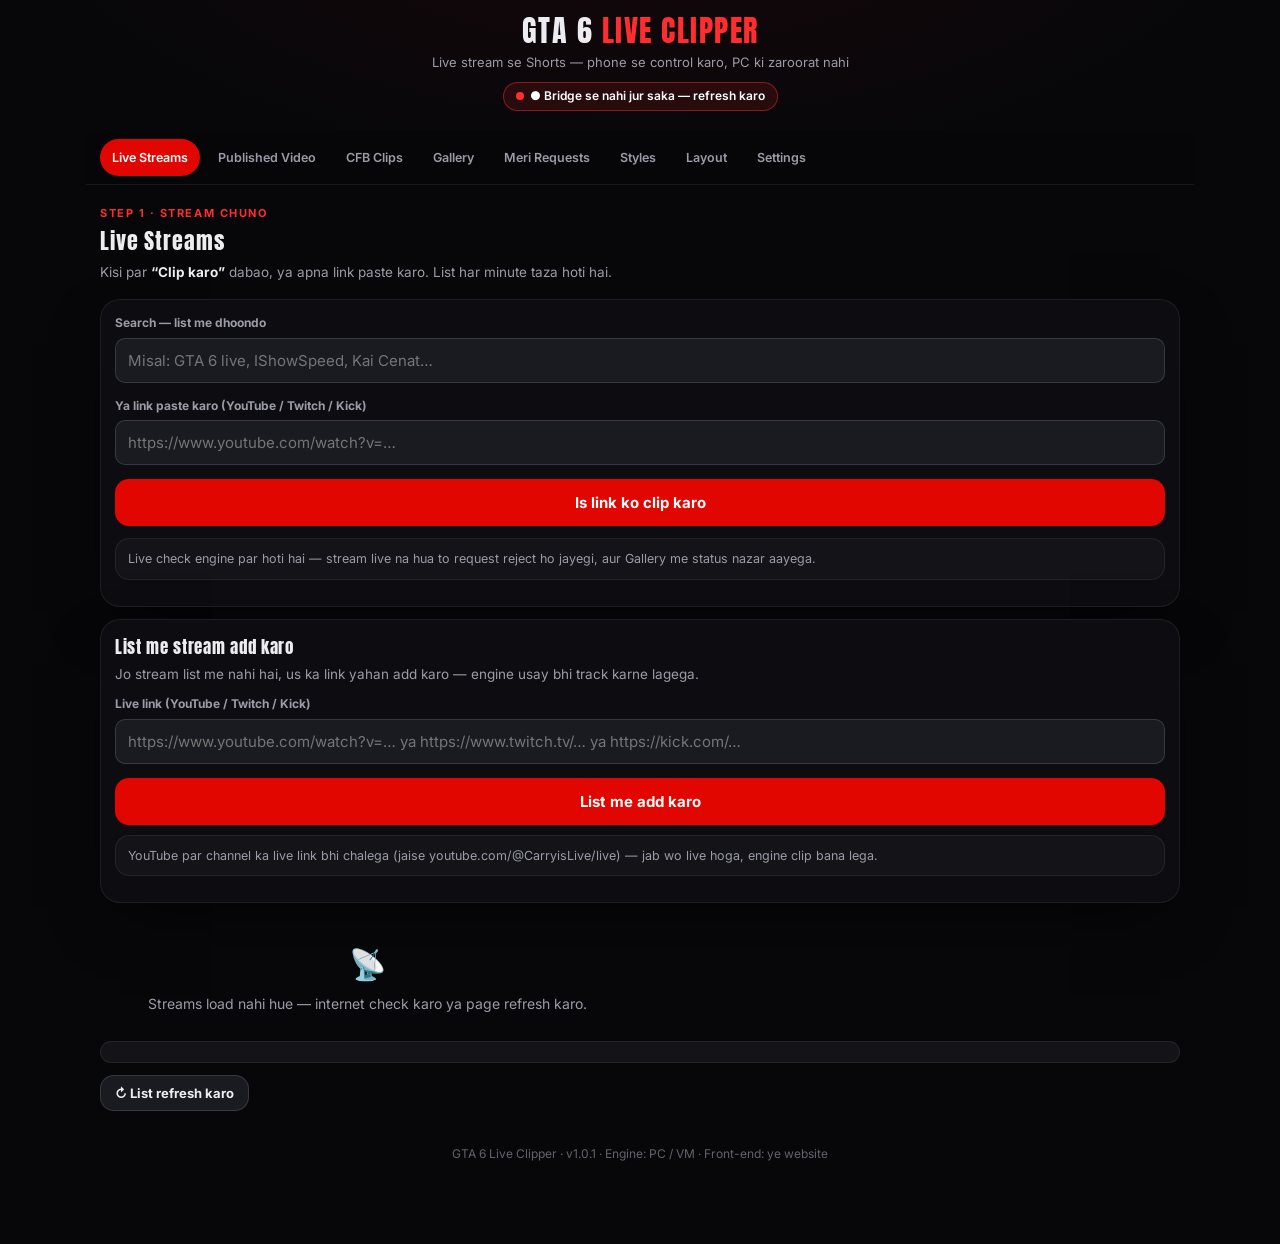
==== commit e138b980: "CFB Clips page (cfb.html + cfb.js), nav link, SW v18" ====
--- a/index.html
+++ b/index.html
@@ -8,7 +8,7 @@
 <link rel="preconnect" href="https://fonts.googleapis.com">
 <link rel="preconnect" href="https://fonts.gstatic.com" crossorigin>
 <link href="https://fonts.googleapis.com/css2?family=Anton&family=Inter:wght@400;600;700&display=swap" rel="stylesheet">
-<link rel="stylesheet" href="styles.css?v=20261120a">
+<link rel="stylesheet" href="styles.css?v=20261120c">
 </head>
 <body>
 <div class="wrap">
@@ -21,6 +21,7 @@
   <nav id="topnav">
     <a href="#streams" class="on">Live Streams</a>
     <a href="#vod">Published Video</a>
+    <a href="cfb.html">CFB Clips</a>
     <a href="#gallery">Gallery</a>
     <a href="#history">Meri Requests</a>
     <a href="#styles">Styles</a>
@@ -301,7 +302,7 @@
 
 <div id="toast"></div>
 <script src="config.js"></script>
-<script src="app.js?v=20261120a"></script>
+<script src="app.js?v=20261120d"></script>
 <script>if ("serviceWorker" in navigator) { window.addEventListener("load", function () { navigator.serviceWorker.register("sw.js").catch(function () {}); }); }</script>
 </body>
 </html>
--- a/styles.css
+++ b/styles.css
@@ -243,3 +243,12 @@
 @media (min-width: 1400px) {
   .styles-grid { grid-template-columns: repeat(5, 1fr); }
 }
+
+/* ============ MOBILE OVERFLOW FIX (2026-11-20): lamba link page ko chaura kar deta tha ============ */
+/* Grid items ko content se chhota hone do (warna lamba URL column ko phula deta hai) */
+#clip-list .clip, .styles-grid .style-card, .pos-grid .pos-card,
+#stream-list .card, #history-list .card { min-width: 0; }
+/* Lambi link/title kahin bhi ho, toot kar agle line me aaye — page kabhi side se na kate */
+.clip .c, .stream .c, .hist .c, .clip .t, .stream .t { overflow-wrap: anywhere; }
+/* Safety net: koi bhi element page ko side scroll na de (sticky nav safe rehta hai) */
+html, body { overflow-x: clip; }
